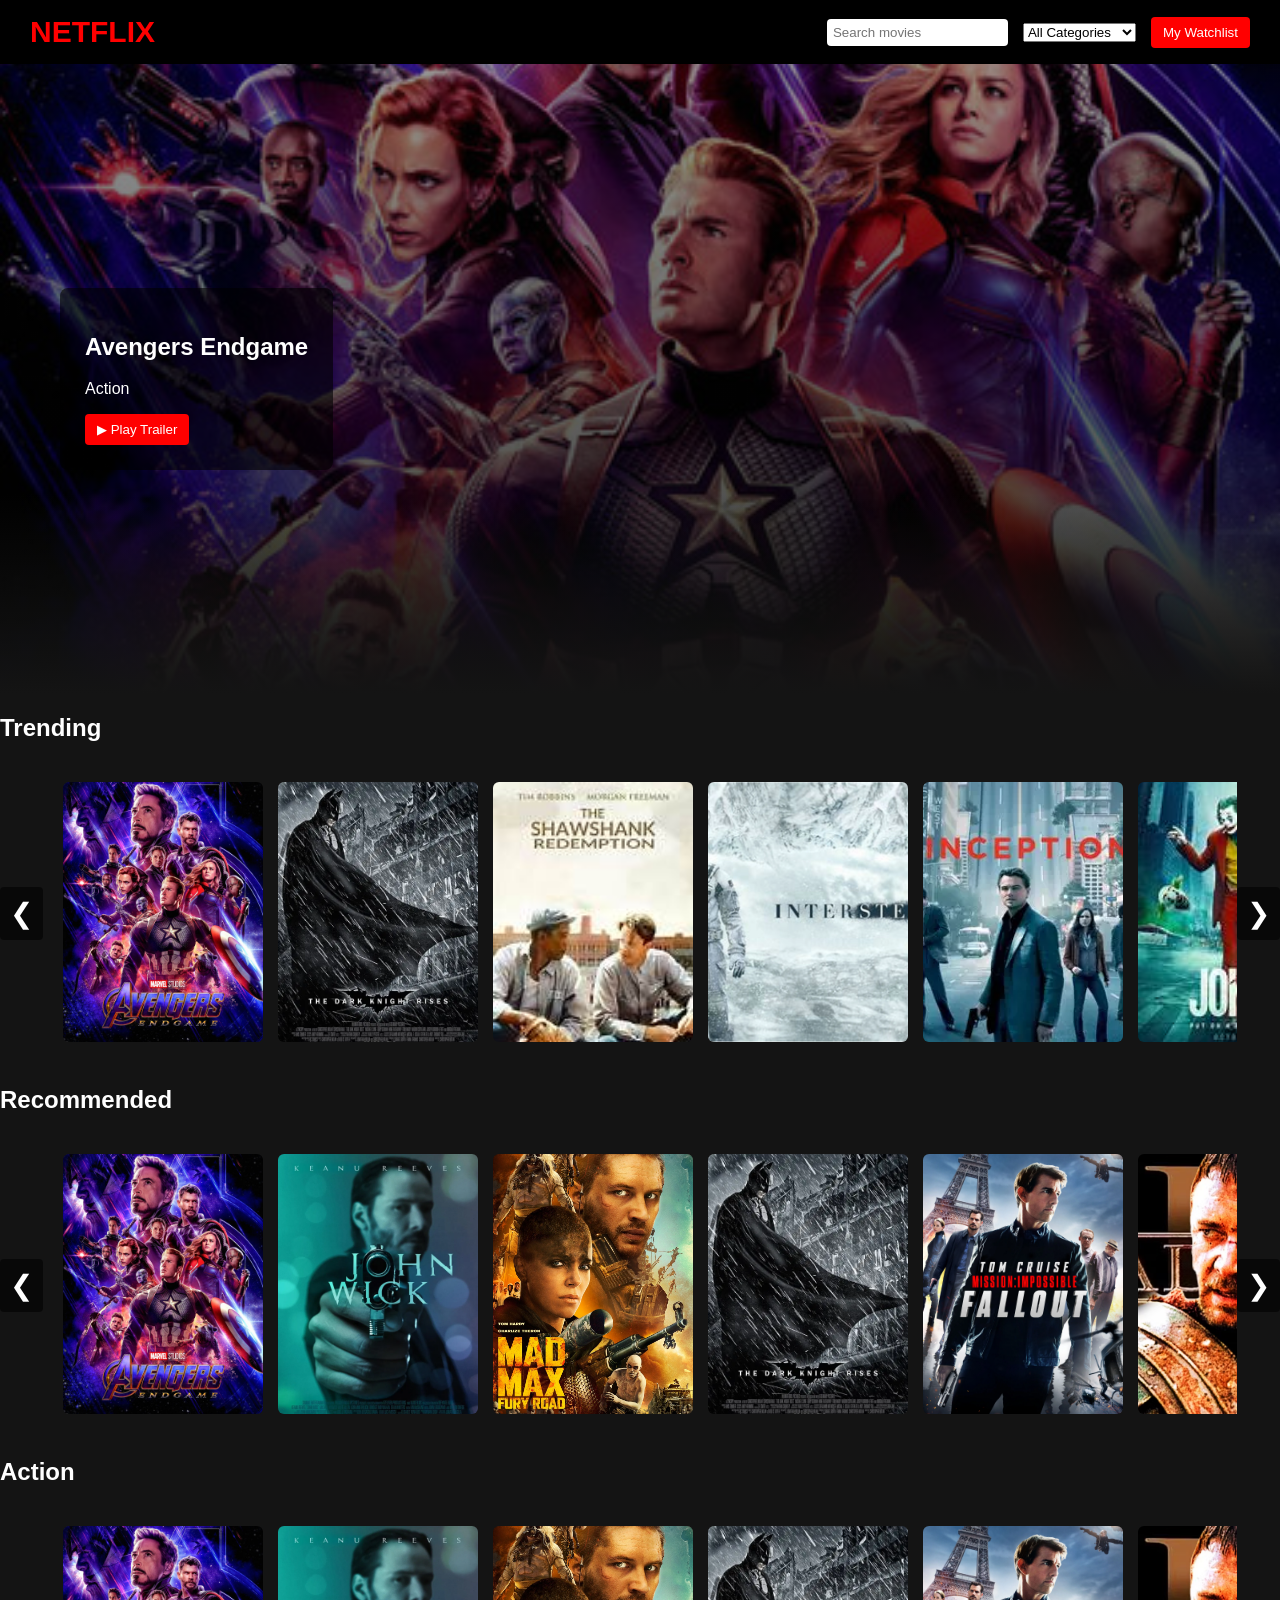
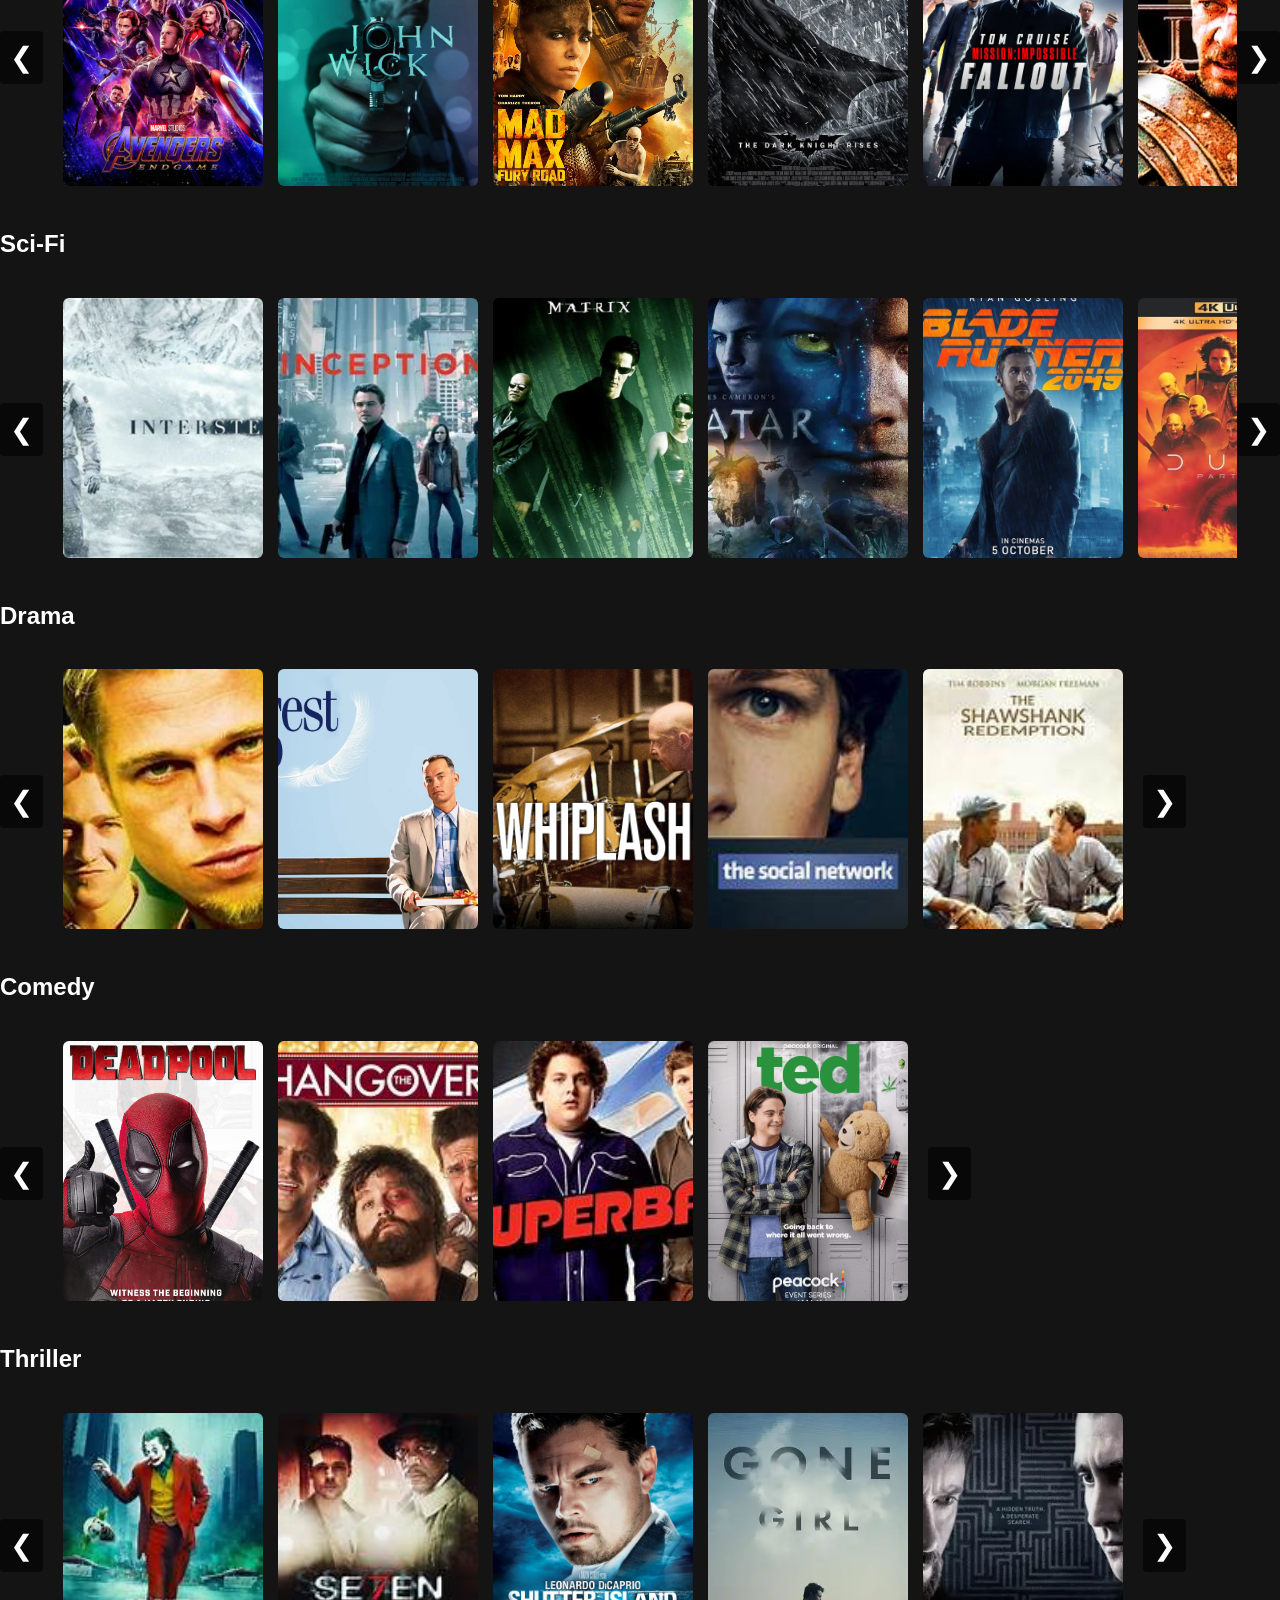
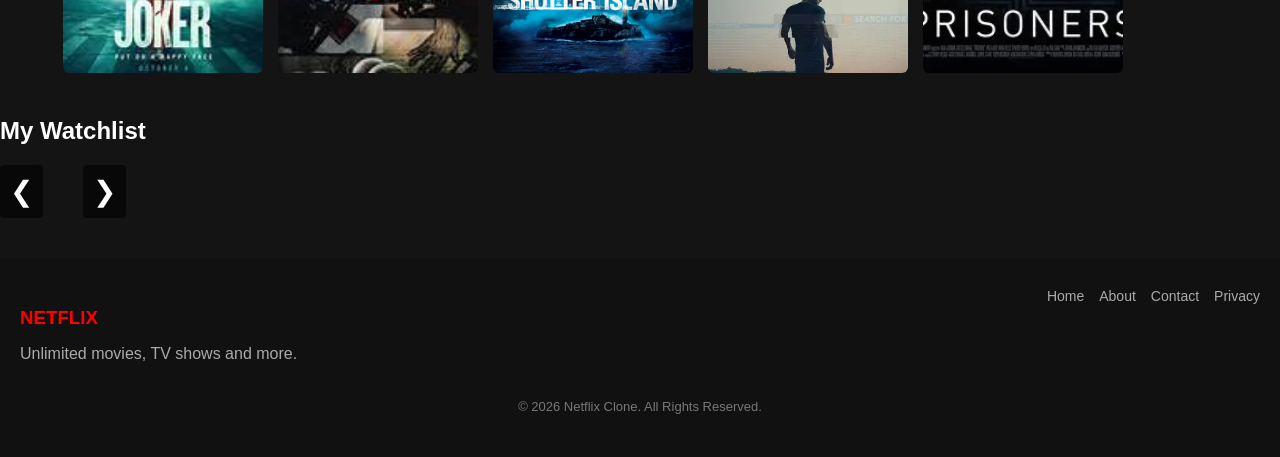
==== index.html @ 65347248 "Fix file names" ====
<!DOCTYPE html>
<html>
<head>

<title>Netflix Clone</title>

<meta name="viewport" content="width=device-width, initial-scale=1">

<link rel="stylesheet" href="style.css">

</head>

<body>


<!-- LOADER -->

<div id="loader">
<div class="spinner"></div>
</div>


<!-- NAVBAR -->

<header class="navbar">

<div class="logo">NETFLIX</div>

<div class="controls">

<div class="searchBox">
<input type="text" id="search" placeholder="Search movies">
<div id="suggestions"></div>
</div>

<select id="categoryFilter">

<option value="All">All Categories</option>
<option value="Trending">Trending</option>
<option value="Recommended">Recommended</option>
<option value="Action">Action</option>
<option value="SciFi">Sci-Fi</option>
<option value="Drama">Drama</option>
<option value="Comedy">Comedy</option>
<option value="Thriller">Thriller</option>
<option value="Watchlist">Watchlist</option>

</select>

<button onclick="showWatchlist()">My Watchlist</button>

</div>

</header>


<!-- HERO SECTION -->

<section class="hero">

<div class="heroContent">

<h1 id="heroTitle"></h1>

<p id="heroCategory"></p>

<button id="heroTrailer">▶ Play Trailer</button>

</div>

</section>


<!-- MOVIE SECTIONS -->

<main id="movieSections">


<!-- TRENDING -->

<div class="categorySection" data-category="Trending">

<h2>Trending</h2>

<div class="carousel">

<button class="left" type="button">❮</button>

<div id="trending" class="row"></div>

<button class="right" type="button">❯</button>

</div>

</div>


<!-- RECOMMENDED -->

<div class="categorySection" data-category="Recommended">

<h2>Recommended</h2>

<div class="carousel">

<button class="left" type="button">❮</button>

<div id="recommended" class="row"></div>

<button class="right" type="button">❯</button>

</div>

</div>


<!-- ACTION -->

<div class="categorySection" data-category="Action">

<h2>Action</h2>

<div class="carousel">

<button class="left" type="button">❮</button>

<div id="Action" class="row"></div>

<button class="right" type="button">❯</button>

</div>

</div>


<!-- SCIFI -->

<div class="categorySection" data-category="SciFi">

<h2>Sci-Fi</h2>

<div class="carousel">

<button class="left" type="button">❮</button>

<div id="SciFi" class="row"></div>

<button class="right" type="button">❯</button>

</div>

</div>


<!-- DRAMA -->

<div class="categorySection" data-category="Drama">

<h2>Drama</h2>

<div class="carousel">

<button class="left" type="button">❮</button>

<div id="Drama" class="row"></div>

<button class="right" type="button">❯</button>

</div>

</div>


<!-- COMEDY -->

<div class="categorySection" data-category="Comedy">

<h2>Comedy</h2>

<div class="carousel">

<button class="left" type="button">❮</button>

<div id="Comedy" class="row"></div>

<button class="right" type="button">❯</button>

</div>

</div>


<!-- THRILLER -->

<div class="categorySection" data-category="Thriller">

<h2>Thriller</h2>

<div class="carousel">

<button class="left" type="button">❮</button>

<div id="Thriller" class="row"></div>

<button class="right" type="button">❯</button>

</div>

</div>


<!-- WATCHLIST -->

<div class="categorySection" data-category="Watchlist">

<h2>My Watchlist</h2>

<div class="carousel">

<button class="left" type="button">❮</button>

<div id="watchlist" class="row"></div>

<button class="right" type="button">❯</button>

</div>

</div>


</main>


<!-- TRAILER MODAL -->

<div id="trailerModal" class="modal">

<span id="close">✖</span>

<iframe id="trailerFrame" allowfullscreen allow="autoplay"></iframe>

</div>


<!-- JS FILES -->

<script src="script.js"></script>
<script src="d.js"></script>

<footer class="footer">

  <div class="footer-content">

    <div class="footer-left">
      <h3>NETFLIX</h3>
      <p>Unlimited movies, TV shows and more.</p>
    </div>

    <div class="footer-links">
      <a href="#">Home</a>
      <a href="#">About</a>
      <a href="#">Contact</a>
      <a href="#">Privacy</a>
    </div>

  </div>

  <p class="footer-bottom">© 2026 Netflix Clone. All Rights Reserved.</p>

</footer>

</body>
</html>
---- style.css ----
/* ======================
   GLOBAL
====================== */

body{
margin:0;
background:#141414;
font-family:Arial, Helvetica, sans-serif;
color:white;
overflow-x:hidden;
}


/* ======================
   NAVBAR
====================== */

.navbar{
display:flex;
justify-content:space-between;
align-items:center;
padding:15px 30px;
background:black;
position:sticky;
top:0;
z-index:100;
}

.logo{
color:red;
font-size:30px;
font-weight:bold;
}

.controls{
display:flex;
align-items:center;
gap:15px;
}

button{
background:red;
border:none;
color:white;
padding:8px 12px;
cursor:pointer;
border-radius:4px;
}


/* ======================
   HERO SECTION
====================== */

.hero{
height:70vh;
width:100%;

background-size:cover;
background-position:center;
background-repeat:no-repeat;

display:flex;
align-items:center;
padding-left:60px;

position:relative;
}

.heroContent{
background:rgba(0,0,0,0.6);
padding:25px;
border-radius:8px;
max-width:400px;
}

.hero::after{
content:"";
position:absolute;
bottom:0;
left:0;
width:100%;
height:200px;

background:linear-gradient(
to top,
#141414,
transparent
);
}


/* ======================
   MOVIE ROWS
====================== */

.row{
display:flex;
overflow-x:auto;
gap:15px;
padding:20px;
scroll-behavior:smooth;
}

.row::-webkit-scrollbar{
display:none;
}


/* ======================
   MOVIE CARD
====================== */

.movie{
position:relative;
cursor:pointer;
transition:0.3s;
min-width:200px;
}

.movie img{
width:200px;
height:260px;
object-fit:cover;
border-radius:6px;
}

.movie:hover{
transform:scale(1.1);
z-index:10;
}


/* ======================
   HOVER CARD
====================== */

.hoverCard{
position:absolute;
bottom:0;
background:rgba(0,0,0,0.9);
width:100%;
padding:10px;
opacity:0;
transition:0.3s;
font-size:12px;
border-radius:0 0 6px 6px;
}

.movie:hover .hoverCard{
opacity:1;
}

.hoverCard h4{
margin:0;
font-size:14px;
}

.hoverCard p{
margin:5px 0;
}


/* ======================
   PREVIEW VIDEO
====================== */

.previewVideo{
position:absolute;
top:0;
left:0;
width:200px;
height:260px;
object-fit:cover;
display:none;
border-radius:6px;
}

.movie:hover img{
display:none;
}

.movie:hover .previewVideo{
display:block;
}


/* ======================
   CAROUSEL
====================== */

.carousel{
position:relative;
display:flex;
align-items:center;
}

.left,
.right{
background:rgba(0,0,0,0.6);
border:none;
color:white;
font-size:28px;
cursor:pointer;
padding:10px;
position:relative;
z-index:5;
}


/* ======================
   SEARCH
====================== */

.searchBox{
position:relative;
}

#search{
padding:6px;
border-radius:4px;
border:none;
}

#suggestions{
position:absolute;
background:black;
width:200px;
z-index:10;
}

#suggestions div{
padding:8px;
cursor:pointer;
}

#suggestions div:hover{
background:#333;
}


/* ======================
   TRAILER MODAL
====================== */

.modal{
display:none;
position:fixed;
top:0;
left:0;
width:100%;
height:100%;
background:rgba(0,0,0,0.9);
justify-content:center;
align-items:center;
}

.modal iframe{
width:70%;
height:70%;
border:none;
}

#close{
position:absolute;
top:30px;
right:50px;
font-size:40px;
cursor:pointer;
}


/* ======================
   LOADER
====================== */

#loader{
position:fixed;
top:0;
left:0;
width:100%;
height:100%;
background:black;
display:flex;
justify-content:center;
align-items:center;
z-index:999;
}

.spinner{
width:60px;
height:60px;
border:6px solid #333;
border-top:6px solid red;
border-radius:50%;
animation:spin 1s linear infinite;
}

@keyframes spin{
0%{transform:rotate(0deg)}
100%{transform:rotate(360deg)}
}


/* ======================
   CATEGORY SECTION
====================== */

.categorySection{
margin-bottom:20px;
}

/* ================= FOOTER ================= */

.footer{
  background:#111;
  color:#aaa;
  padding:30px 20px;
  margin-top:40px;
}

.footer-content{
  display:flex;
  justify-content:space-between;
  flex-wrap:wrap;
  gap:20px;
}

.footer-left h3{
  color:red;
  margin-bottom:10px;
}

.footer-links{
  display:flex;
  gap:15px;
  flex-wrap:wrap;
}

.footer-links a{
  color:#aaa;
  text-decoration:none;
  font-size:14px;
}

.footer-links a:hover{
  color:white;
}

.footer-bottom{
  text-align:center;
  margin-top:20px;
  font-size:13px;
  color:#777;
}
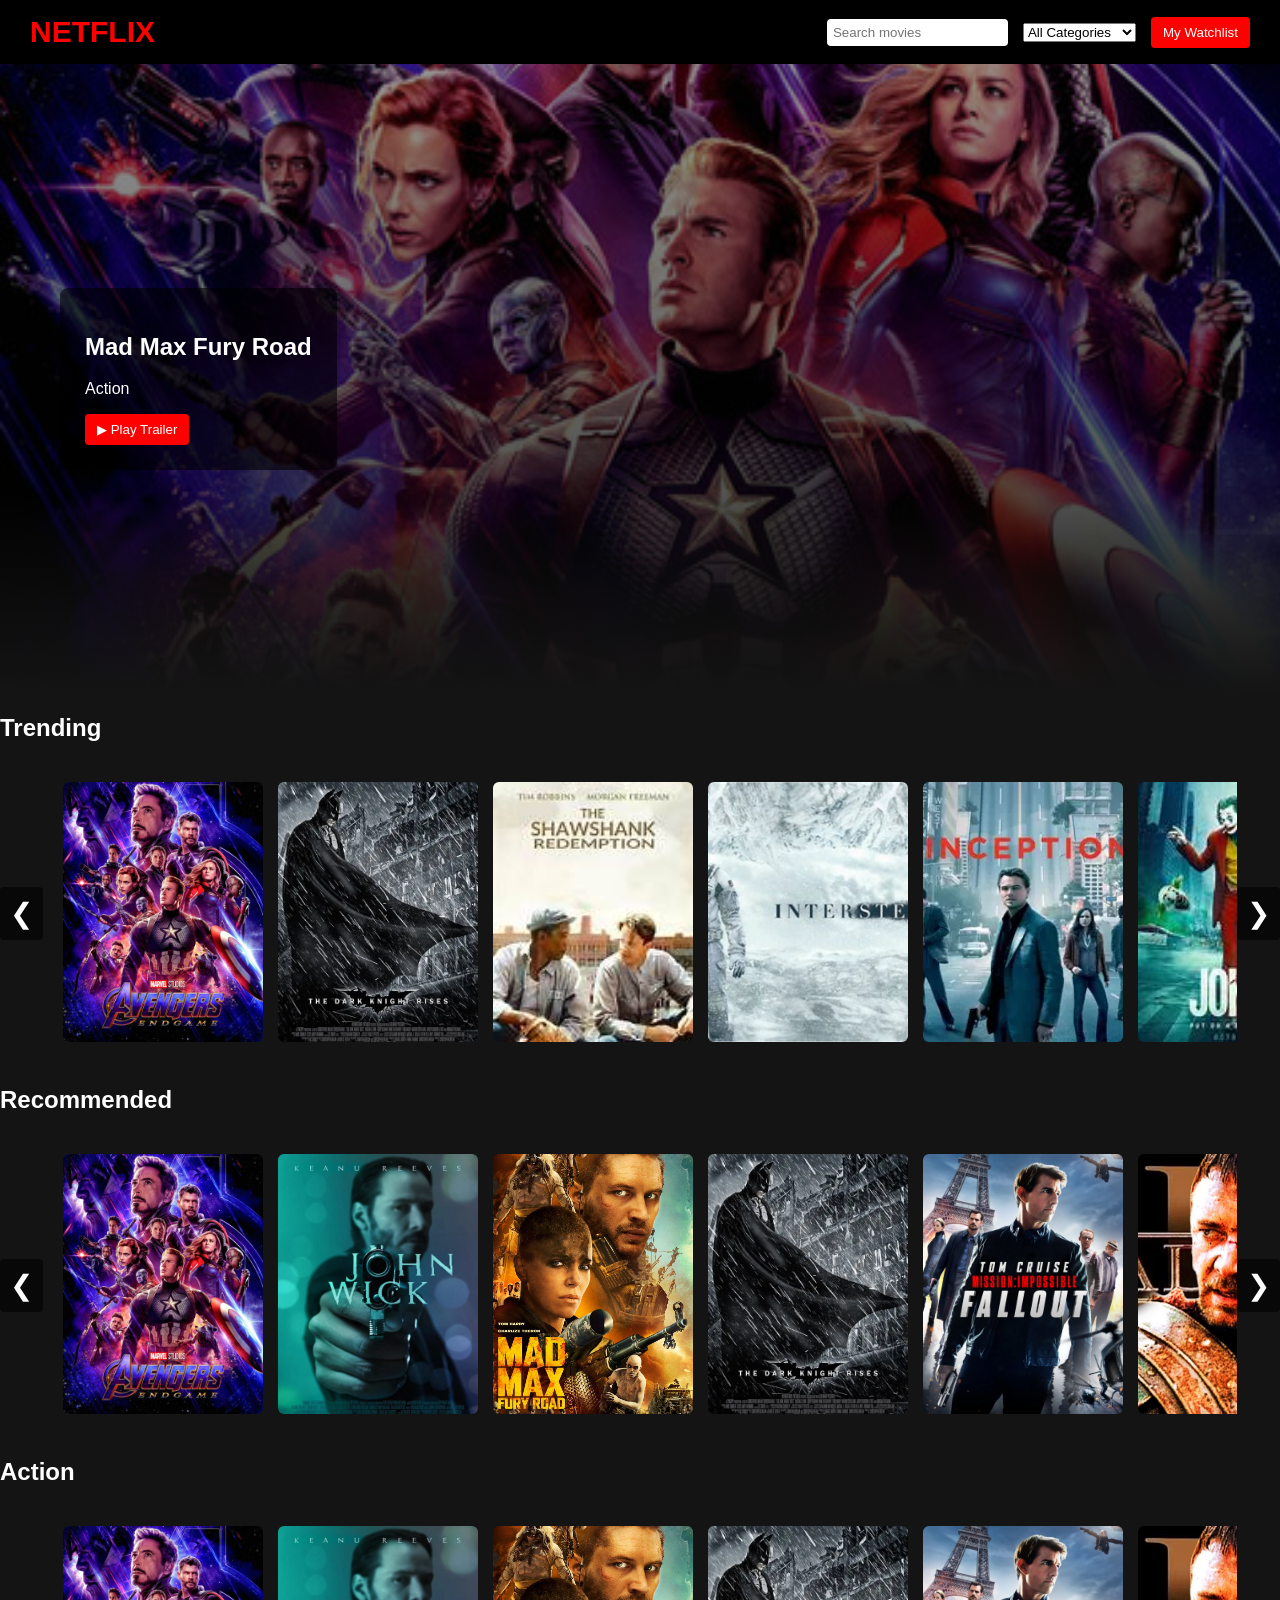
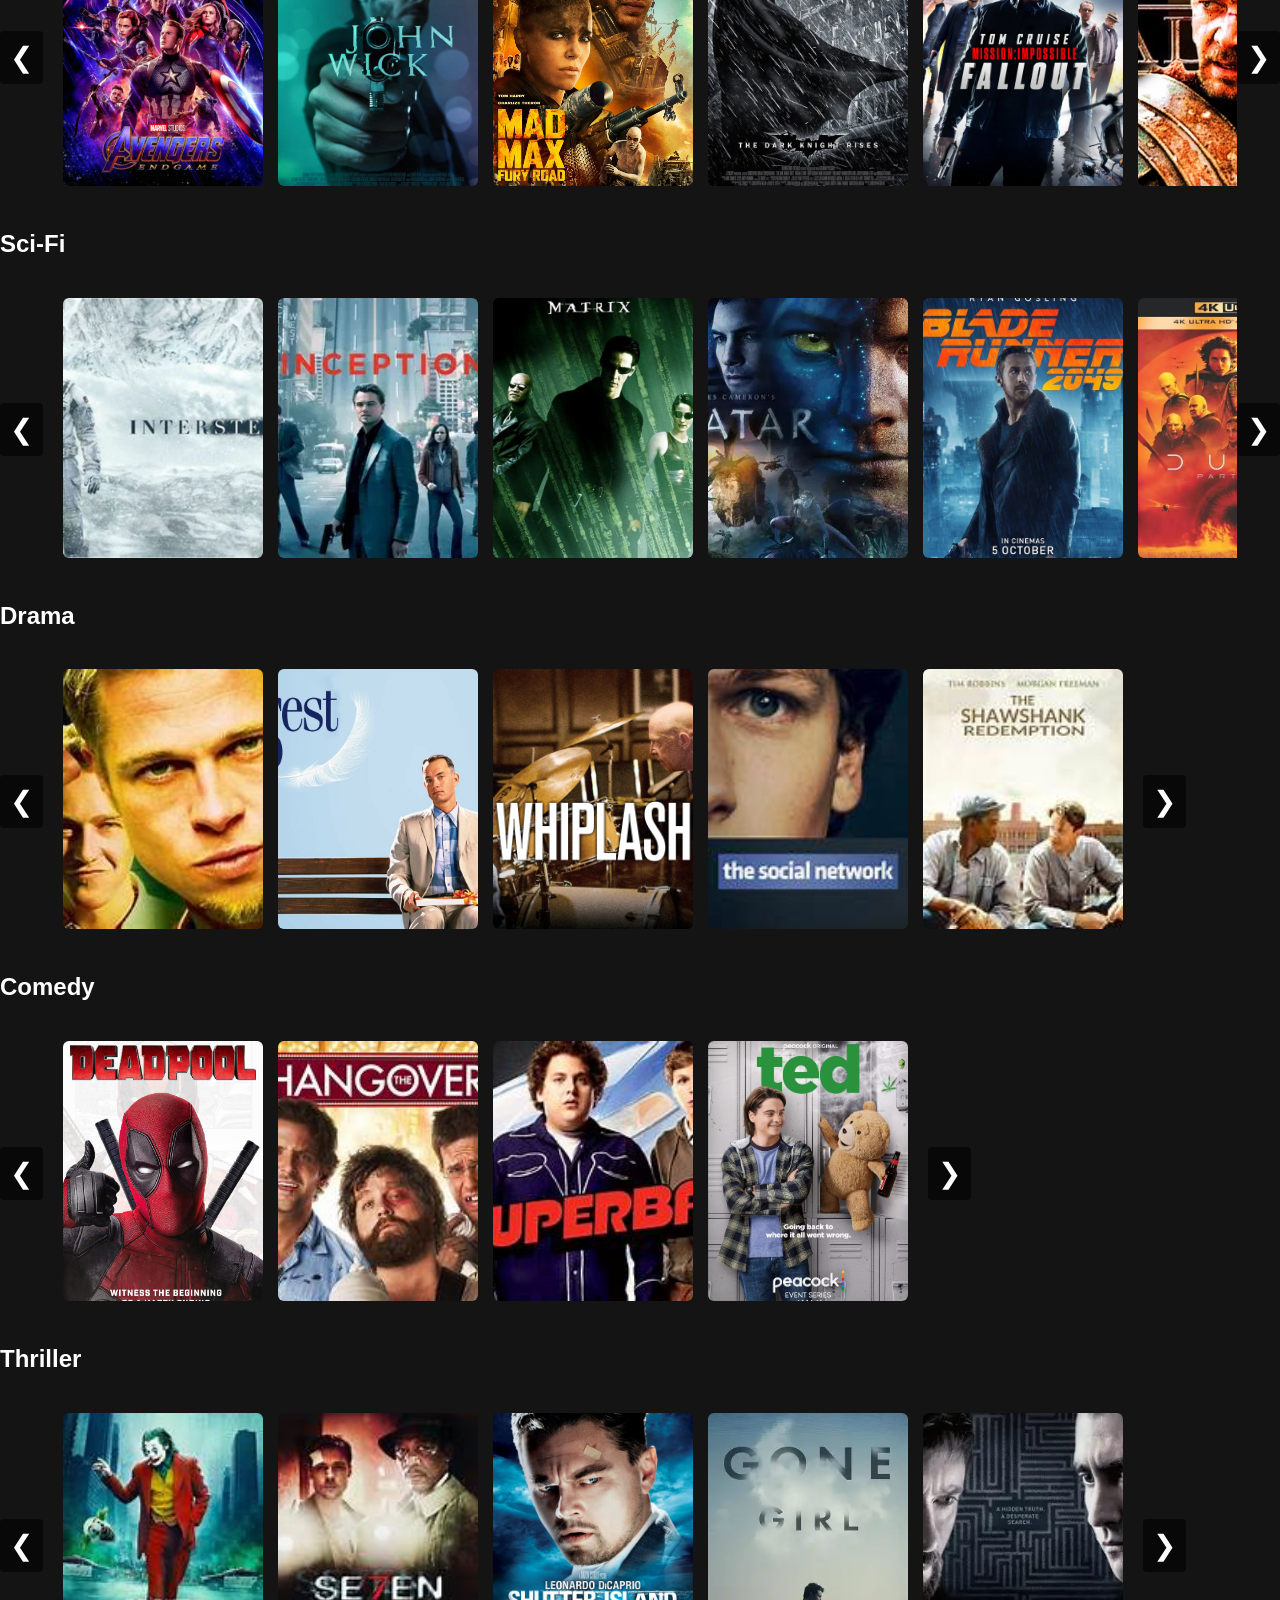
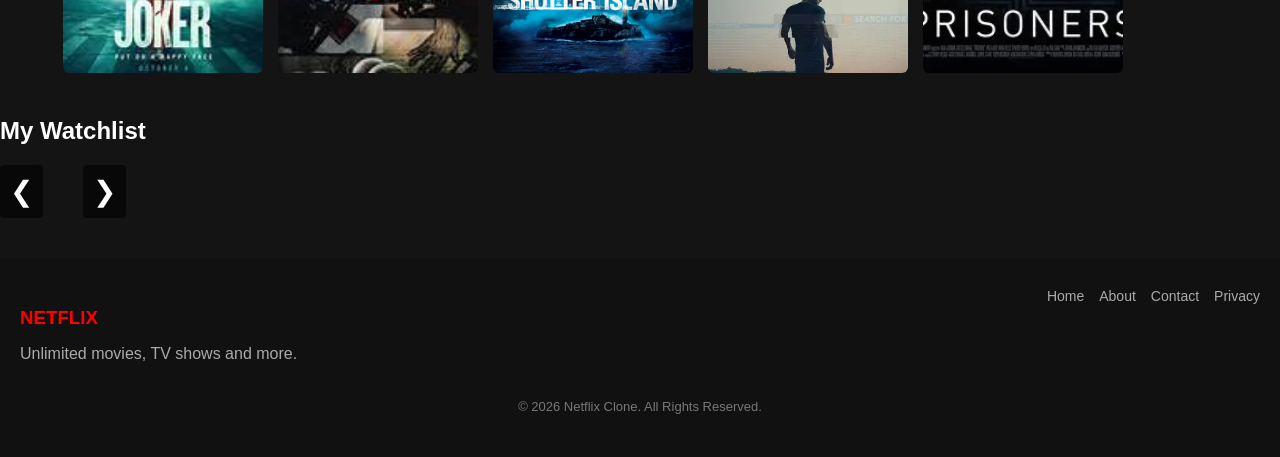
==== commit aecea381: "Update Netflix Clone with intro animation" ====
--- a/index.html
+++ b/index.html
@@ -1,273 +1,196 @@
 <!DOCTYPE html>
-<html>
+<html lang="en" >
 <head>
-
-<title>Netflix Clone</title>
-
-<meta name="viewport" content="width=device-width, initial-scale=1">
-
-<link rel="stylesheet" href="style.css">
+  <meta charset="UTF-8">
+  <title>Netflix Intro Animation Pure CSS</title>
+  <link rel="stylesheet" href="style58.css">
 
 </head>
-
 <body>
 
-
-<!-- LOADER -->
-
-<div id="loader">
-<div class="spinner"></div>
+<div id="container">
+<!-- Edit the letter attr to: N, E, T, F, L, I or X -->
+   <netflixintro letter="N">
+    <div class="helper-1">
+      <div class="effect-brush">
+        <span class="fur-31"></span>
+        <span class="fur-30"></span>
+        <span class="fur-29"></span>
+        <span class="fur-28"></span>
+        <span class="fur-27"></span>
+        <span class="fur-26"></span>
+        <span class="fur-25"></span>
+        <span class="fur-24"></span>
+        <span class="fur-23"></span>
+        <span class="fur-22"></span>
+        <span class="fur-21"></span>
+        <span class="fur-20"></span>
+        <span class="fur-19"></span>
+        <span class="fur-18"></span>
+        <span class="fur-17"></span>
+        <span class="fur-16"></span>
+        <span class="fur-15"></span>
+        <span class="fur-14"></span>
+        <span class="fur-13"></span>
+        <span class="fur-12"></span>
+        <span class="fur-11"></span>
+        <span class="fur-10"></span>
+        <span class="fur-9"></span>
+        <span class="fur-8"></span>
+        <span class="fur-7"></span>
+        <span class="fur-6"></span>
+        <span class="fur-5"></span>
+        <span class="fur-4"></span>
+        <span class="fur-3"></span>
+        <span class="fur-2"></span>
+        <span class="fur-1"></span>
+      </div>
+      <div class="effect-lumieres">
+        <span class="lamp-1"></span>
+        <span class="lamp-2"></span>
+        <span class="lamp-3"></span>
+        <span class="lamp-4"></span>
+        <span class="lamp-5"></span>
+        <span class="lamp-6"></span>
+        <span class="lamp-7"></span>
+        <span class="lamp-8"></span>
+        <span class="lamp-9"></span>
+        <span class="lamp-10"></span>
+        <span class="lamp-11"></span>
+        <span class="lamp-12"></span>
+        <span class="lamp-13"></span>
+        <span class="lamp-14"></span>
+        <span class="lamp-15"></span>
+        <span class="lamp-16"></span>
+        <span class="lamp-17"></span>
+        <span class="lamp-18"></span>
+        <span class="lamp-19"></span>
+        <span class="lamp-20"></span>
+        <span class="lamp-21"></span>
+        <span class="lamp-22"></span>
+        <span class="lamp-23"></span>
+        <span class="lamp-24"></span>
+        <span class="lamp-25"></span>
+        <span class="lamp-26"></span>
+        <span class="lamp-27"></span>
+        <span class="lamp-28"></span>
+      </div>
+    </div>
+    <div class="helper-2">
+      <div class="effect-brush">
+        <span class="fur-31"></span>
+        <span class="fur-30"></span>
+        <span class="fur-29"></span>
+        <span class="fur-28"></span>
+        <span class="fur-27"></span>
+        <span class="fur-26"></span>
+        <span class="fur-25"></span>
+        <span class="fur-24"></span>
+        <span class="fur-23"></span>
+        <span class="fur-22"></span>
+        <span class="fur-21"></span>
+        <span class="fur-20"></span>
+        <span class="fur-19"></span>
+        <span class="fur-18"></span>
+        <span class="fur-17"></span>
+        <span class="fur-16"></span>
+        <span class="fur-15"></span>
+        <span class="fur-14"></span>
+        <span class="fur-13"></span>
+        <span class="fur-12"></span>
+        <span class="fur-11"></span>
+        <span class="fur-10"></span>
+        <span class="fur-9"></span>
+        <span class="fur-8"></span>
+        <span class="fur-7"></span>
+        <span class="fur-6"></span>
+        <span class="fur-5"></span>
+        <span class="fur-4"></span>
+        <span class="fur-3"></span>
+        <span class="fur-2"></span>
+        <span class="fur-1"></span>
+      </div>
+    </div>
+    <div class="helper-3">
+      <div class="effect-brush">
+        <span class="fur-31"></span>
+        <span class="fur-30"></span>
+        <span class="fur-29"></span>
+        <span class="fur-28"></span>
+        <span class="fur-27"></span>
+        <span class="fur-26"></span>
+        <span class="fur-25"></span>
+        <span class="fur-24"></span>
+        <span class="fur-23"></span>
+        <span class="fur-22"></span>
+        <span class="fur-21"></span>
+        <span class="fur-20"></span>
+        <span class="fur-19"></span>
+        <span class="fur-18"></span>
+        <span class="fur-17"></span>
+        <span class="fur-16"></span>
+        <span class="fur-15"></span>
+        <span class="fur-14"></span>
+        <span class="fur-13"></span>
+        <span class="fur-12"></span>
+        <span class="fur-11"></span>
+        <span class="fur-10"></span>
+        <span class="fur-9"></span>
+        <span class="fur-8"></span>
+        <span class="fur-7"></span>
+        <span class="fur-6"></span>
+        <span class="fur-5"></span>
+        <span class="fur-4"></span>
+        <span class="fur-3"></span>
+        <span class="fur-2"></span>
+        <span class="fur-1"></span>
+      </div>
+    </div>
+    <div class="helper-4">
+      <div class="effect-brush">
+        <span class="fur-31"></span>
+        <span class="fur-30"></span>
+        <span class="fur-29"></span>
+        <span class="fur-28"></span>
+        <span class="fur-27"></span>
+        <span class="fur-26"></span>
+        <span class="fur-25"></span>
+        <span class="fur-24"></span>
+        <span class="fur-23"></span>
+        <span class="fur-22"></span>
+        <span class="fur-21"></span>
+        <span class="fur-20"></span>
+        <span class="fur-19"></span>
+        <span class="fur-18"></span>
+        <span class="fur-17"></span>
+        <span class="fur-16"></span>
+        <span class="fur-15"></span>
+        <span class="fur-14"></span>
+        <span class="fur-13"></span>
+        <span class="fur-12"></span>
+        <span class="fur-11"></span>
+        <span class="fur-10"></span>
+        <span class="fur-9"></span>
+        <span class="fur-8"></span>
+        <span class="fur-7"></span>
+        <span class="fur-6"></span>
+        <span class="fur-5"></span>
+        <span class="fur-4"></span>
+        <span class="fur-3"></span>
+        <span class="fur-2"></span>
+        <span class="fur-1"></span>
+      </div>
+    </div>
+  </netflixintro>
 </div>
 
-
-<!-- NAVBAR -->
-
-<header class="navbar">
-
-<div class="logo">NETFLIX</div>
-
-<div class="controls">
-
-<div class="searchBox">
-<input type="text" id="search" placeholder="Search movies">
-<div id="suggestions"></div>
-</div>
-
-<select id="categoryFilter">
-
-<option value="All">All Categories</option>
-<option value="Trending">Trending</option>
-<option value="Recommended">Recommended</option>
-<option value="Action">Action</option>
-<option value="SciFi">Sci-Fi</option>
-<option value="Drama">Drama</option>
-<option value="Comedy">Comedy</option>
-<option value="Thriller">Thriller</option>
-<option value="Watchlist">Watchlist</option>
-
-</select>
-
-<button onclick="showWatchlist()">My Watchlist</button>
-
-</div>
-
-</header>
-
-
-<!-- HERO SECTION -->
-
-<section class="hero">
-
-<div class="heroContent">
-
-<h1 id="heroTitle"></h1>
-
-<p id="heroCategory"></p>
-
-<button id="heroTrailer">▶ Play Trailer</button>
-
-</div>
-
-</section>
-
-
-<!-- MOVIE SECTIONS -->
-
-<main id="movieSections">
-
-
-<!-- TRENDING -->
-
-<div class="categorySection" data-category="Trending">
-
-<h2>Trending</h2>
-
-<div class="carousel">
-
-<button class="left" type="button">❮</button>
-
-<div id="trending" class="row"></div>
-
-<button class="right" type="button">❯</button>
-
-</div>
-
-</div>
-
-
-<!-- RECOMMENDED -->
-
-<div class="categorySection" data-category="Recommended">
-
-<h2>Recommended</h2>
-
-<div class="carousel">
-
-<button class="left" type="button">❮</button>
-
-<div id="recommended" class="row"></div>
-
-<button class="right" type="button">❯</button>
-
-</div>
-
-</div>
-
-
-<!-- ACTION -->
-
-<div class="categorySection" data-category="Action">
-
-<h2>Action</h2>
-
-<div class="carousel">
-
-<button class="left" type="button">❮</button>
-
-<div id="Action" class="row"></div>
-
-<button class="right" type="button">❯</button>
-
-</div>
-
-</div>
-
-
-<!-- SCIFI -->
-
-<div class="categorySection" data-category="SciFi">
-
-<h2>Sci-Fi</h2>
-
-<div class="carousel">
-
-<button class="left" type="button">❮</button>
-
-<div id="SciFi" class="row"></div>
-
-<button class="right" type="button">❯</button>
-
-</div>
-
-</div>
-
-
-<!-- DRAMA -->
-
-<div class="categorySection" data-category="Drama">
-
-<h2>Drama</h2>
-
-<div class="carousel">
-
-<button class="left" type="button">❮</button>
-
-<div id="Drama" class="row"></div>
-
-<button class="right" type="button">❯</button>
-
-</div>
-
-</div>
-
-
-<!-- COMEDY -->
-
-<div class="categorySection" data-category="Comedy">
-
-<h2>Comedy</h2>
-
-<div class="carousel">
-
-<button class="left" type="button">❮</button>
-
-<div id="Comedy" class="row"></div>
-
-<button class="right" type="button">❯</button>
-
-</div>
-
-</div>
-
-
-<!-- THRILLER -->
-
-<div class="categorySection" data-category="Thriller">
-
-<h2>Thriller</h2>
-
-<div class="carousel">
-
-<button class="left" type="button">❮</button>
-
-<div id="Thriller" class="row"></div>
-
-<button class="right" type="button">❯</button>
-
-</div>
-
-</div>
-
-
-<!-- WATCHLIST -->
-
-<div class="categorySection" data-category="Watchlist">
-
-<h2>My Watchlist</h2>
-
-<div class="carousel">
-
-<button class="left" type="button">❮</button>
-
-<div id="watchlist" class="row"></div>
-
-<button class="right" type="button">❯</button>
-
-</div>
-
-</div>
-
-
-</main>
-
-
-<!-- TRAILER MODAL -->
-
-<div id="trailerModal" class="modal">
-
-<span id="close">✖</span>
-
-<iframe id="trailerFrame" allowfullscreen allow="autoplay"></iframe>
-
-</div>
-
-
-<!-- JS FILES -->
-
-<script src="script.js"></script>
-<script src="d.js"></script>
-
-<footer class="footer">
-
-  <div class="footer-content">
-
-    <div class="footer-left">
-      <h3>NETFLIX</h3>
-      <p>Unlimited movies, TV shows and more.</p>
-    </div>
-
-    <div class="footer-links">
-      <a href="#">Home</a>
-      <a href="#">About</a>
-      <a href="#">Contact</a>
-      <a href="#">Privacy</a>
-    </div>
-
-  </div>
-
-  <p class="footer-bottom">© 2026 Netflix Clone. All Rights Reserved.</p>
-
-</footer>
+<script>
+window.onload = function () {
+    setTimeout(function () {
+        window.location.href = "home.html";
+    }, 4500);
+};
+</script>
 
 </body>
 </html>
--- a/style58.css
+++ b/style58.css
@@ -0,0 +1,999 @@
+html,
+body {
+  margin: 0;
+  padding: 0;
+  width: 100%;
+  height: 100%;
+}
+
+#container {
+  display: flex;
+  flex-direction: column;
+  justify-content: center;
+  align-items: center;
+  width: 100%;
+  height: 100%;
+  background-color: #000000;
+  overflow: hidden;
+}
+#container netflixintro {
+  display: block;
+  position: relative;
+  width: 300px;
+  height: 300px;
+  overflow: hidden;
+  animation-name: zoom-in;
+  animation-delay: 0.5s;
+  animation-duration: 3.5s;
+  animation-timing-function: ease-in;
+  animation-fill-mode: forwards;
+  background-size: 4000px;
+  background-position: -1950px 0;
+}
+#container netflixintro::before {
+  content: "";
+  position: absolute;
+  display: block;
+  background-color: #000000;
+  width: 150%;
+  height: 30%;
+  left: -25%;
+  bottom: -27%;
+  border-radius: 50%;
+  z-index: 5;
+  transform-origin: left center;
+  background-size: 4000px;
+  background-position: -1950px 0;
+}
+#container netflixintro[letter=N] {
+  transform-origin: 30% center;
+}
+#container netflixintro[letter=N] .helper-1 {
+  width: 19.5%;
+  height: 100%;
+  background-color: rgba(228, 9, 19, 0.5);
+  left: 22.4%;
+  top: 0;
+  transform: rotate(180deg);
+  animation-name: fading-lumieres-box;
+  animation-duration: 2s;
+  animation-delay: 0.6s;
+  animation-fill-mode: forwards;
+}
+#container netflixintro[letter=N] .helper-1 .effect-brush {
+  animation-name: brush-moving;
+  animation-duration: 2.5s;
+  animation-fill-mode: forwards;
+  animation-delay: 1.2s;
+}
+#container netflixintro[letter=N] .helper-1 .effect-brush [class*=fur-] {
+  bottom: 0;
+  height: 40%;
+}
+#container netflixintro[letter=N] .helper-3 {
+  width: 19%;
+  height: 150%;
+  left: 40.5%;
+  top: -25%;
+  transform: rotate(-19.5deg);
+  box-shadow: 0px 0px 35px -12px rgba(0, 0, 0, 0.4);
+  overflow: hidden;
+}
+#container netflixintro[letter=N] .helper-3 .effect-brush {
+  animation-name: brush-moving;
+  animation-duration: 2s;
+  animation-fill-mode: forwards;
+  animation-delay: 0.8s;
+}
+#container netflixintro[letter=N] .helper-2 {
+  width: 19.5%;
+  height: 100%;
+  left: 57.8%;
+  top: 0;
+  transform: rotate(180deg);
+  overflow: hidden;
+}
+#container netflixintro[letter=N] .helper-2 .effect-brush {
+  animation-name: brush-moving;
+  animation-duration: 2s;
+  animation-fill-mode: forwards;
+  animation-delay: 0.5s;
+}
+#container netflixintro[letter=E] {
+  transform-origin: 30% center;
+}
+#container netflixintro[letter=E] .helper-1 {
+  width: 19.5%;
+  height: 100%;
+  background-color: rgba(228, 9, 19, 0.5);
+  left: 22%;
+  top: 0;
+  transform: rotate(180deg);
+  animation-name: fading-lumieres-box;
+  animation-duration: 2s;
+  animation-delay: 0.6s;
+  animation-fill-mode: forwards;
+}
+#container netflixintro[letter=E] .helper-1 .effect-brush {
+  animation-name: brush-moving;
+  animation-duration: 2.5s;
+  animation-fill-mode: forwards;
+  animation-delay: 1.2s;
+}
+#container netflixintro[letter=E] .helper-1 .effect-brush [class*=fur-] {
+  bottom: 0;
+  height: 40%;
+}
+#container netflixintro[letter=E] .helper-2 {
+  width: 17.5%;
+  height: 50%;
+  left: 38%;
+  top: -49px;
+  transform: rotate(270deg);
+  overflow: hidden;
+}
+#container netflixintro[letter=E] .helper-2 .effect-brush {
+  animation-name: brush-moving;
+  animation-duration: 2s;
+  animation-fill-mode: forwards;
+  animation-delay: 0.8s;
+}
+#container netflixintro[letter=E] .helper-3 {
+  width: 17%;
+  height: 39%;
+  left: 33%;
+  top: 29%;
+  transform: rotate(-90deg);
+  box-shadow: 0px 0px 35px -12px rgba(0, 0, 0, 0.4);
+  overflow: hidden;
+  animation-name: fading-out;
+  animation-duration: 2s;
+  animation-fill-mode: forwards;
+  animation-delay: 1s;
+}
+#container netflixintro[letter=E] .helper-3 .effect-brush {
+  animation-name: brush-moving;
+  animation-duration: 2s;
+  animation-fill-mode: forwards;
+  animation-delay: 0.6s;
+}
+#container netflixintro[letter=E] .helper-4 {
+  width: 17.5%;
+  height: 50%;
+  left: 38%;
+  top: 196px;
+  transform: rotate(270deg);
+  overflow: hidden;
+}
+#container netflixintro[letter=E] .helper-4 .effect-brush {
+  animation-name: brush-moving;
+  animation-duration: 2s;
+  animation-fill-mode: forwards;
+  animation-delay: 0.4s;
+  animation-delay: 0.5s;
+}
+#container netflixintro[letter=T] {
+  transform-origin: center center;
+}
+#container netflixintro[letter=T] .helper-1 {
+  width: 19.5%;
+  height: 100%;
+  background-color: rgba(228, 9, 19, 0.5);
+  left: 38%;
+  top: 0;
+  transform: rotate(180deg);
+  animation-name: fading-lumieres-box;
+  animation-duration: 2s;
+  animation-delay: 0.6s;
+  animation-fill-mode: forwards;
+}
+#container netflixintro[letter=T] .helper-1 .effect-brush {
+  animation-name: brush-moving;
+  animation-duration: 2.5s;
+  animation-fill-mode: forwards;
+  animation-delay: 1s;
+}
+#container netflixintro[letter=T] .helper-1 .effect-brush [class*=fur-] {
+  bottom: 0;
+  height: 40%;
+}
+#container netflixintro[letter=T] .helper-2 {
+  width: 17.5%;
+  height: 54%;
+  left: 39%;
+  top: -55px;
+  transform: rotate(270deg);
+  overflow: hidden;
+}
+#container netflixintro[letter=T] .helper-2 .effect-brush {
+  animation-name: brush-moving;
+  animation-duration: 2s;
+  animation-fill-mode: forwards;
+  animation-delay: 0.5s;
+}
+#container netflixintro[letter=F] {
+  transform-origin: 30% center;
+}
+#container netflixintro[letter=F] .helper-1 {
+  width: 19.5%;
+  height: 100%;
+  background-color: rgba(228, 9, 19, 0.5);
+  left: 22%;
+  top: 0;
+  transform: rotate(180deg);
+  animation-name: fading-lumieres-box;
+  animation-duration: 2s;
+  animation-delay: 0.6s;
+  animation-fill-mode: forwards;
+}
+#container netflixintro[letter=F] .helper-1 .effect-brush {
+  animation-name: brush-moving;
+  animation-duration: 2.5s;
+  animation-fill-mode: forwards;
+  animation-delay: 1.2s;
+}
+#container netflixintro[letter=F] .helper-1 .effect-brush [class*=fur-] {
+  bottom: 0;
+  height: 40%;
+}
+#container netflixintro[letter=F] .helper-2 {
+  width: 17.5%;
+  height: 50%;
+  left: 38%;
+  top: -49px;
+  transform: rotate(270deg);
+  overflow: hidden;
+}
+#container netflixintro[letter=F] .helper-2 .effect-brush {
+  animation-name: brush-moving;
+  animation-duration: 2s;
+  animation-fill-mode: forwards;
+  animation-delay: 0.7s;
+}
+#container netflixintro[letter=F] .helper-3 {
+  width: 17%;
+  height: 39%;
+  left: 33%;
+  top: 29%;
+  transform: rotate(-90deg);
+  box-shadow: 0px 0px 35px -12px rgba(0, 0, 0, 0.4);
+  overflow: hidden;
+  animation-name: fading-out;
+  animation-duration: 2s;
+  animation-fill-mode: forwards;
+  animation-delay: 1s;
+}
+#container netflixintro[letter=F] .helper-3 .effect-brush {
+  animation-name: brush-moving;
+  animation-duration: 2s;
+  animation-fill-mode: forwards;
+  animation-delay: 0.5s;
+}
+#container netflixintro[letter=L] {
+  transform-origin: 30% center;
+}
+#container netflixintro[letter=L] .helper-1 {
+  width: 19.5%;
+  height: 100%;
+  background-color: rgba(228, 9, 19, 0.5);
+  left: 22%;
+  top: 0;
+  transform: rotate(180deg);
+  animation-name: fading-lumieres-box;
+  animation-duration: 2s;
+  animation-delay: 0.6s;
+  animation-fill-mode: forwards;
+}
+#container netflixintro[letter=L] .helper-1 .effect-brush {
+  animation-name: brush-moving;
+  animation-duration: 2.5s;
+  animation-fill-mode: forwards;
+  animation-delay: 0.8s;
+}
+#container netflixintro[letter=L] .helper-1 .effect-brush [class*=fur-] {
+  bottom: 0;
+  height: 40%;
+}
+#container netflixintro[letter=L] .helper-2 {
+  width: 17.5%;
+  height: 50%;
+  left: 38%;
+  top: 196px;
+  transform: rotate(270deg);
+  overflow: hidden;
+}
+#container netflixintro[letter=L] .helper-2 .effect-brush {
+  animation-name: brush-moving;
+  animation-duration: 2s;
+  animation-fill-mode: forwards;
+  animation-delay: 0.4s;
+}
+#container netflixintro[letter=I] {
+  transform-origin: center center;
+}
+#container netflixintro[letter=I] .helper-1 {
+  width: 19.5%;
+  height: 100%;
+  background-color: rgba(228, 9, 19, 0.5);
+  left: 38%;
+  top: 0;
+  transform: rotate(180deg);
+  animation-name: fading-lumieres-box;
+  animation-duration: 2s;
+  animation-delay: 0.6s;
+  animation-fill-mode: forwards;
+}
+#container netflixintro[letter=I] .helper-1 .effect-brush {
+  animation-name: brush-moving;
+  animation-duration: 2.5s;
+  animation-fill-mode: forwards;
+  animation-delay: 1s;
+}
+#container netflixintro[letter=I] .helper-1 .effect-brush [class*=fur-] {
+  bottom: 0;
+  height: 40%;
+}
+#container netflixintro[letter=X] {
+  transform-origin: center center;
+}
+#container netflixintro[letter=X] .helper-1 {
+  width: 19%;
+  height: 150%;
+  left: 40.5%;
+  top: -25%;
+  transform: rotate(-19.5deg);
+  animation-name: fading-lumieres-box;
+  animation-duration: 2s;
+  animation-delay: 0.6s;
+  animation-fill-mode: forwards;
+}
+#container netflixintro[letter=X] .helper-1 .effect-brush {
+  animation-name: brush-moving;
+  animation-duration: 2.5s;
+  animation-fill-mode: forwards;
+  animation-delay: 1.2s;
+}
+#container netflixintro[letter=X] .helper-1 .effect-brush [class*=fur-] {
+  bottom: 0;
+  height: 40%;
+}
+#container netflixintro[letter=X] .helper-2 {
+  width: 19%;
+  height: 150%;
+  left: 40.5%;
+  top: -25%;
+  transform: rotate(19.5deg);
+  overflow: hidden;
+}
+#container netflixintro[letter=X] .helper-2 .effect-brush {
+  animation-name: brush-moving;
+  animation-duration: 2s;
+  animation-fill-mode: forwards;
+  animation-delay: 0.5s;
+}
+#container netflixintro [class*=helper-] {
+  position: absolute;
+}
+#container netflixintro [class*=helper-] .effect-brush {
+  position: absolute;
+  width: 100%;
+  height: 300%;
+  top: 0;
+  overflow: hidden;
+}
+#container netflixintro [class*=helper-] .effect-brush::before {
+  display: block;
+  content: "";
+  position: absolute;
+  background-color: #e40913;
+  width: 100%;
+  height: 70%;
+  box-shadow: 0px 0px 29px 24px #e40913;
+}
+#container netflixintro [class*=helper-] .effect-brush [class*=fur-] {
+  display: block;
+  position: absolute;
+  bottom: 10%;
+  height: 30%;
+}
+#container netflixintro [class*=helper-] .effect-brush .fur-1 {
+  left: 0%;
+  width: 3.8%;
+  background: linear-gradient(to bottom, #e40913 0%, #e40913 15%, rgba(0, 0, 0, 0) 81%, rgba(0, 0, 0, 0) 100%);
+}
+#container netflixintro [class*=helper-] .effect-brush .fur-2 {
+  left: 3.8%;
+  width: 2.8%;
+  background: linear-gradient(to bottom, #e40913 0%, #e40913 10%, rgba(0, 0, 0, 0) 62%, rgba(0, 0, 0, 0) 100%);
+}
+#container netflixintro [class*=helper-] .effect-brush .fur-3 {
+  left: 6.6%;
+  width: 4.8%;
+  background: linear-gradient(to bottom, #e40913 0%, #e40913 37%, rgba(0, 0, 0, 0) 100%);
+}
+#container netflixintro [class*=helper-] .effect-brush .fur-4 {
+  left: 11.4%;
+  width: 4%;
+  background: linear-gradient(to bottom, #e40913 0%, #e40913 23%, rgba(0, 0, 0, 0) 100%);
+}
+#container netflixintro [class*=helper-] .effect-brush .fur-5 {
+  left: 15.4%;
+  width: 4%;
+  background: linear-gradient(to bottom, #e40913 0%, #e40913 15%, rgba(0, 0, 0, 0) 86%, rgba(0, 0, 0, 0) 100%);
+}
+#container netflixintro [class*=helper-] .effect-brush .fur-6 {
+  left: 19.4%;
+  width: 2.5%;
+  background: linear-gradient(to bottom, #e40913 0%, #e40913 27%, rgba(0, 0, 0, 0) 89%, rgba(0, 0, 0, 0) 100%);
+}
+#container netflixintro [class*=helper-] .effect-brush .fur-7 {
+  left: 21.9%;
+  width: 4%;
+  background: linear-gradient(to bottom, #e40913 0%, #e40913 20%, rgba(0, 0, 0, 0) 100%);
+}
+#container netflixintro [class*=helper-] .effect-brush .fur-8 {
+  left: 25.9%;
+  width: 2%;
+  background: linear-gradient(to bottom, #e40913 0%, #e40913 30%, rgba(0, 0, 0, 0) 100%);
+}
+#container netflixintro [class*=helper-] .effect-brush .fur-9 {
+  left: 27.9%;
+  width: 4%;
+  background: linear-gradient(to bottom, #e40913 0%, #e40913 35%, rgba(0, 0, 0, 0) 95%, rgba(0, 0, 0, 0) 100%);
+}
+#container netflixintro [class*=helper-] .effect-brush .fur-10 {
+  left: 31.9%;
+  width: 3.5%;
+  background: linear-gradient(to bottom, #e40913 0%, #e40913 39%, rgba(0, 0, 0, 0) 95%, rgba(0, 0, 0, 0) 100%);
+}
+#container netflixintro [class*=helper-] .effect-brush .fur-11 {
+  left: 35.4%;
+  width: 2%;
+  background: linear-gradient(to bottom, #e40913 0%, #e40913 34%, rgba(0, 0, 0, 0) 95%, rgba(0, 0, 0, 0) 100%);
+}
+#container netflixintro [class*=helper-] .effect-brush .fur-12 {
+  left: 37.4%;
+  width: 2.6%;
+  background: linear-gradient(to bottom, #e40913 0%, #e40913 22%, rgba(0, 0, 0, 0) 95%, rgba(0, 0, 0, 0) 100%);
+}
+#container netflixintro [class*=helper-] .effect-brush .fur-13 {
+  left: 40%;
+  width: 6%;
+  background: linear-gradient(to bottom, #e40913 0%, #e40913 47%, rgba(0, 0, 0, 0) 100%);
+}
+#container netflixintro [class*=helper-] .effect-brush .fur-14 {
+  left: 46%;
+  width: 2%;
+  background: linear-gradient(to bottom, #e40913 0%, #e40913 36%, rgba(0, 0, 0, 0) 100%);
+}
+#container netflixintro [class*=helper-] .effect-brush .fur-15 {
+  left: 48%;
+  width: 5.5%;
+  background: linear-gradient(to bottom, #e40913 0%, #e40913 29%, rgba(0, 0, 0, 0) 100%);
+}
+#container netflixintro [class*=helper-] .effect-brush .fur-16 {
+  left: 53.5%;
+  width: 3%;
+  background: linear-gradient(to bottom, #e40913 0%, #e40913 39%, rgba(0, 0, 0, 0) 95%, rgba(0, 0, 0, 0) 100%);
+}
+#container netflixintro [class*=helper-] .effect-brush .fur-17 {
+  left: 56.5%;
+  width: 4.1%;
+  background: linear-gradient(to bottom, #e40913 0%, #e40913 45%, rgba(0, 0, 0, 0) 100%);
+}
+#container netflixintro [class*=helper-] .effect-brush .fur-18 {
+  left: 60.6%;
+  width: 2.4%;
+  background: linear-gradient(to bottom, #e40913 0%, #e40913 34%, rgba(0, 0, 0, 0) 100%);
+}
+#container netflixintro [class*=helper-] .effect-brush .fur-19 {
+  left: 63%;
+  width: 4%;
+  background: linear-gradient(to bottom, #e40913 0%, #e40913 47%, rgba(0, 0, 0, 0) 100%);
+}
+#container netflixintro [class*=helper-] .effect-brush .fur-20 {
+  left: 67%;
+  width: 1.5%;
+  background: linear-gradient(to bottom, #e40913 0%, #e40913 27%, rgba(0, 0, 0, 0) 95%, rgba(0, 0, 0, 0) 100%);
+}
+#container netflixintro [class*=helper-] .effect-brush .fur-21 {
+  left: 68.5%;
+  width: 2.8%;
+  background: linear-gradient(to bottom, #e40913 0%, #e40913 37%, rgba(0, 0, 0, 0) 100%);
+}
+#container netflixintro [class*=helper-] .effect-brush .fur-22 {
+  left: 71.3%;
+  width: 2.3%;
+  background: linear-gradient(to bottom, #e40913 0%, #e40913 9%, rgba(0, 0, 0, 0) 100%);
+}
+#container netflixintro [class*=helper-] .effect-brush .fur-23 {
+  left: 73.6%;
+  width: 2.2%;
+  background: linear-gradient(to bottom, #e40913 0%, #e40913 28%, rgba(0, 0, 0, 0) 92%, rgba(0, 0, 0, 0) 100%);
+}
+#container netflixintro [class*=helper-] .effect-brush .fur-24 {
+  left: 75.8%;
+  width: 1%;
+  background: linear-gradient(to bottom, #e40913 0%, #e40913 37%, rgba(0, 0, 0, 0) 100%);
+}
+#container netflixintro [class*=helper-] .effect-brush .fur-25 {
+  left: 76.8%;
+  width: 2.1%;
+  background: linear-gradient(to bottom, #e40913 0%, #e40913 28%, rgba(0, 0, 0, 0) 100%);
+}
+#container netflixintro [class*=helper-] .effect-brush .fur-26 {
+  left: 78.9%;
+  width: 4.1%;
+  background: linear-gradient(to bottom, #e40913 0%, #e40913 34%, rgba(0, 0, 0, 0) 100%);
+}
+#container netflixintro [class*=helper-] .effect-brush .fur-27 {
+  left: 83%;
+  width: 2.5%;
+  background: linear-gradient(to bottom, #e40913 0%, #e40913 21%, rgba(0, 0, 0, 0) 100%);
+}
+#container netflixintro [class*=helper-] .effect-brush .fur-28 {
+  left: 85.5%;
+  width: 4.5%;
+  background: linear-gradient(to bottom, #e40913 0%, #e40913 39%, rgba(0, 0, 0, 0) 100%);
+}
+#container netflixintro [class*=helper-] .effect-brush .fur-29 {
+  left: 90%;
+  width: 2.8%;
+  background: linear-gradient(to bottom, #e40913 0%, #e40913 30%, rgba(0, 0, 0, 0) 100%);
+}
+#container netflixintro [class*=helper-] .effect-brush .fur-30 {
+  left: 92.8%;
+  width: 3.5%;
+  background: linear-gradient(to bottom, #e40913 0%, #e40913 19%, rgba(0, 0, 0, 0) 100%);
+}
+#container netflixintro [class*=helper-] .effect-brush .fur-31 {
+  left: 96.3%;
+  width: 3.7%;
+  background: linear-gradient(to bottom, #e40913 0%, #e40913 37%, rgba(0, 0, 0, 0) 100%);
+}
+#container netflixintro [class*=helper-] .effect-lumieres {
+  position: absolute;
+  width: 100%;
+  height: 100%;
+  opacity: 0;
+  animation-name: showing-lumieres;
+  animation-duration: 2s;
+  animation-delay: 1.6s;
+  animation-fill-mode: forwards;
+}
+#container netflixintro [class*=helper-] .effect-lumieres [class*=lamp-] {
+  position: absolute;
+  display: block;
+  height: 100%;
+  box-shadow: 0px 0px 10px 0px rgba(228, 9, 19, 0.75);
+  background: var(--color);
+}
+#container netflixintro [class*=helper-] .effect-lumieres [class*=lamp-]::before {
+  position: absolute;
+  content: " ";
+  display: block;
+  width: 100%;
+  height: 100%;
+  background: var(--color);
+  box-shadow: 0px 0px 10px 0px rgba(228, 9, 19, 0.75);
+}
+#container netflixintro [class*=helper-] .effect-lumieres .lamp-1 {
+  --color: #ff0100;
+  z-index: 6;
+  left: 0.7%;
+  width: 1%;
+  animation-delay: 1.47s;
+}
+#container netflixintro [class*=helper-] .effect-lumieres .lamp-1::before {
+  left: 189%;
+  animation-delay: 1.28s;
+}
+#container netflixintro [class*=helper-] .effect-lumieres .lamp-2 {
+  --index-index-index-color: #ffde01;
+  left: 2.2%;
+  width: 1.4%;
+  animation-delay: 1.49s;
+}
+#container netflixintro [class*=helper-] .effect-lumieres .lamp-2::before {
+  left: 154%;
+  animation-delay: 0.96s;
+}
+#container netflixintro [class*=helper-] .effect-lumieres .lamp-3 {
+  --color: #ff00cc;
+  left: 5.8%;
+  width: 2.1%;
+  animation-delay: 0.49s;
+}
+#container netflixintro [class*=helper-] .effect-lumieres .lamp-3::before {
+  left: 96%;
+  animation-delay: 1.59s;
+}
+#container netflixintro [class*=helper-] .effect-lumieres .lamp-4 {
+  --color: #04fd8f;
+  left: 10.1%;
+  width: 2%;
+  animation-delay: 0.38s;
+}
+#container netflixintro [class*=helper-] .effect-lumieres .lamp-4::before {
+  left: 23%;
+  animation-delay: 0.42s;
+}
+#container netflixintro [class*=helper-] .effect-lumieres .lamp-5 {
+  --color: #ff0100;
+  left: 12.9%;
+  width: 1.4%;
+  animation-delay: 0.45s;
+}
+#container netflixintro [class*=helper-] .effect-lumieres .lamp-5::before {
+  left: 192%;
+  animation-delay: 0.22s;
+}
+#container netflixintro [class*=helper-] .effect-lumieres .lamp-6 {
+  --color: #ff9600;
+  left: 15.3%;
+  width: 2.8%;
+  animation-delay: 0.59s;
+}
+#container netflixintro [class*=helper-] .effect-lumieres .lamp-6::before {
+  left: 114%;
+  animation-delay: 1.93s;
+}
+#container netflixintro [class*=helper-] .effect-lumieres .lamp-7 {
+  --color: #0084ff;
+  left: 21.2%;
+  width: 2.5%;
+  animation-delay: 1s;
+}
+#container netflixintro [class*=helper-] .effect-lumieres .lamp-7::before {
+  left: 163%;
+  animation-delay: 0.89s;
+}
+#container netflixintro [class*=helper-] .effect-lumieres .lamp-8 {
+  --color: #f84006;
+  left: 25%;
+  width: 2.5%;
+  animation-delay: 1.47s;
+}
+#container netflixintro [class*=helper-] .effect-lumieres .lamp-8::before {
+  left: 113%;
+  animation-delay: 0.3s;
+}
+#container netflixintro [class*=helper-] .effect-lumieres .lamp-9 {
+  --color: #ffc601;
+  left: 30.5%;
+  width: 3%;
+  animation-delay: 1.25s;
+}
+#container netflixintro [class*=helper-] .effect-lumieres .lamp-9::before {
+  left: 97%;
+  animation-delay: 1.51s;
+}
+#container netflixintro [class*=helper-] .effect-lumieres .lamp-10 {
+  --color: #ff4800;
+  left: 36.3%;
+  width: 3%;
+  animation-delay: 0.74s;
+}
+#container netflixintro [class*=helper-] .effect-lumieres .lamp-10::before {
+  left: 67%;
+  animation-delay: 1.62s;
+}
+#container netflixintro [class*=helper-] .effect-lumieres .lamp-11 {
+  --color: #fd0100;
+  left: 41%;
+  width: 2.2%;
+  animation-delay: 0.48s;
+}
+#container netflixintro [class*=helper-] .effect-lumieres .lamp-11::before {
+  left: 10%;
+  animation-delay: 0.74s;
+}
+#container netflixintro [class*=helper-] .effect-lumieres .lamp-12 {
+  --color: #01ffff;
+  left: 44.2%;
+  width: 2.6%;
+  animation-delay: 1.15s;
+}
+#container netflixintro [class*=helper-] .effect-lumieres .lamp-12::before {
+  left: 188%;
+  animation-delay: 0.6s;
+}
+#container netflixintro [class*=helper-] .effect-lumieres .lamp-13 {
+  --color: #ffc601;
+  left: 51.7%;
+  width: 0.5%;
+  animation-delay: 0.18s;
+}
+#container netflixintro [class*=helper-] .effect-lumieres .lamp-13::before {
+  left: 56%;
+  animation-delay: 0.25s;
+}
+#container netflixintro [class*=helper-] .effect-lumieres .lamp-14 {
+  --color: #ffc601;
+  left: 52.1%;
+  width: 1.8%;
+  animation-delay: 0.77s;
+}
+#container netflixintro [class*=helper-] .effect-lumieres .lamp-14::before {
+  left: 31%;
+  animation-delay: 1.61s;
+}
+#container netflixintro [class*=helper-] .effect-lumieres .lamp-15 {
+  --color: #0078fe;
+  left: 53.8%;
+  width: 2.3%;
+  animation-delay: 0.32s;
+}
+#container netflixintro [class*=helper-] .effect-lumieres .lamp-15::before {
+  left: 194%;
+  animation-delay: 1.97s;
+}
+#container netflixintro [class*=helper-] .effect-lumieres .lamp-16 {
+  --color: #0080ff;
+  left: 57.2%;
+  width: 2%;
+  animation-delay: 0.41s;
+}
+#container netflixintro [class*=helper-] .effect-lumieres .lamp-16::before {
+  left: 102%;
+  animation-delay: 0.69s;
+}
+#container netflixintro [class*=helper-] .effect-lumieres .lamp-17 {
+  --color: #ffae01;
+  left: 62.3%;
+  width: 2.9%;
+  animation-delay: 0.08s;
+}
+#container netflixintro [class*=helper-] .effect-lumieres .lamp-17::before {
+  left: 143%;
+  animation-delay: 0.24s;
+}
+#container netflixintro [class*=helper-] .effect-lumieres .lamp-18 {
+  --color: #ff00bf;
+  left: 65.8%;
+  width: 1.7%;
+  animation-delay: 1.96s;
+}
+#container netflixintro [class*=helper-] .effect-lumieres .lamp-18::before {
+  left: 186%;
+  animation-delay: 0.46s;
+}
+#container netflixintro [class*=helper-] .effect-lumieres .lamp-19 {
+  --color: #a601f4;
+  left: 72.8%;
+  width: 0.8%;
+  animation-delay: 1.11s;
+}
+#container netflixintro [class*=helper-] .effect-lumieres .lamp-19::before {
+  left: 170%;
+  animation-delay: 0.95s;
+}
+#container netflixintro [class*=helper-] .effect-lumieres .lamp-20 {
+  --color: #f30b34;
+  left: 74.3%;
+  width: 2%;
+  animation-delay: 1.9s;
+}
+#container netflixintro [class*=helper-] .effect-lumieres .lamp-20::before {
+  left: 46%;
+  animation-delay: 0.4s;
+}
+#container netflixintro [class*=helper-] .effect-lumieres .lamp-21 {
+  --color: #ff00bf;
+  left: 79.8%;
+  width: 2%;
+  animation-delay: 1.55s;
+}
+#container netflixintro [class*=helper-] .effect-lumieres .lamp-21::before {
+  left: 148%;
+  animation-delay: 1.37s;
+}
+#container netflixintro [class*=helper-] .effect-lumieres .lamp-22 {
+  --color: #04fd8f;
+  left: 78.2%;
+  width: 2%;
+  animation-delay: 1.66s;
+}
+#container netflixintro [class*=helper-] .effect-lumieres .lamp-22::before {
+  left: 154%;
+  animation-delay: 0.35s;
+}
+#container netflixintro [class*=helper-] .effect-lumieres .lamp-23 {
+  --color: #01ffff;
+  left: 78.5%;
+  width: 2%;
+  animation-delay: 1.95s;
+}
+#container netflixintro [class*=helper-] .effect-lumieres .lamp-23::before {
+  left: 54%;
+  animation-delay: 0.53s;
+}
+#container netflixintro [class*=helper-] .effect-lumieres .lamp-24 {
+  --color: #a201ff;
+  left: 85.3%;
+  width: 1.1%;
+  animation-delay: 0.71s;
+}
+#container netflixintro [class*=helper-] .effect-lumieres .lamp-24::before {
+  left: 195%;
+  animation-delay: 1.74s;
+}
+#container netflixintro [class*=helper-] .effect-lumieres .lamp-25 {
+  --color: #ec0014;
+  left: 86.9%;
+  width: 1.1%;
+  animation-delay: 1.6s;
+}
+#container netflixintro [class*=helper-] .effect-lumieres .lamp-25::before {
+  left: 73%;
+  animation-delay: 1.88s;
+}
+#container netflixintro [class*=helper-] .effect-lumieres .lamp-26 {
+  --color: #0078fe;
+  left: 88.8%;
+  width: 2%;
+  animation-delay: 0.3s;
+}
+#container netflixintro [class*=helper-] .effect-lumieres .lamp-26::before {
+  left: 91%;
+  animation-delay: 1.15s;
+}
+#container netflixintro [class*=helper-] .effect-lumieres .lamp-27 {
+  --color: #ff0036;
+  left: 92.4%;
+  width: 2.4%;
+  animation-delay: 1.5s;
+}
+#container netflixintro [class*=helper-] .effect-lumieres .lamp-27::before {
+  left: 5%;
+  animation-delay: 1.45s;
+}
+#container netflixintro [class*=helper-] .effect-lumieres .lamp-28 {
+  --color: #06f98c;
+  left: 96.2%;
+  width: 2.1%;
+  animation-delay: 0.83s;
+}
+#container netflixintro [class*=helper-] .effect-lumieres .lamp-28::before {
+  left: 140%;
+  animation-delay: 1.08s;
+}
+#container netflixintro [class*=helper-] .effect-lumieres .lamp-1,
+#container netflixintro [class*=helper-] .effect-lumieres .lamp-3,
+#container netflixintro [class*=helper-] .effect-lumieres .lamp-5,
+#container netflixintro [class*=helper-] .effect-lumieres .lamp-7,
+#container netflixintro [class*=helper-] .effect-lumieres .lamp-9,
+#container netflixintro [class*=helper-] .effect-lumieres .lamp-11,
+#container netflixintro [class*=helper-] .effect-lumieres .lamp-13,
+#container netflixintro [class*=helper-] .effect-lumieres .lamp-15,
+#container netflixintro [class*=helper-] .effect-lumieres .lamp-17,
+#container netflixintro [class*=helper-] .effect-lumieres .lamp-19,
+#container netflixintro [class*=helper-] .effect-lumieres .lamp-21,
+#container netflixintro [class*=helper-] .effect-lumieres .lamp-23,
+#container netflixintro [class*=helper-] .effect-lumieres .lamp-25,
+#container netflixintro [class*=helper-] .effect-lumieres .lamp-27 {
+  animation-name: lumieres-moving-left;
+  animation-duration: 5s;
+  animation-fill-mode: forwards;
+}
+#container netflixintro [class*=helper-] .effect-lumieres .lamp-1::before,
+#container netflixintro [class*=helper-] .effect-lumieres .lamp-3::before,
+#container netflixintro [class*=helper-] .effect-lumieres .lamp-5::before,
+#container netflixintro [class*=helper-] .effect-lumieres .lamp-7::before,
+#container netflixintro [class*=helper-] .effect-lumieres .lamp-9::before,
+#container netflixintro [class*=helper-] .effect-lumieres .lamp-11::before,
+#container netflixintro [class*=helper-] .effect-lumieres .lamp-13::before,
+#container netflixintro [class*=helper-] .effect-lumieres .lamp-15::before,
+#container netflixintro [class*=helper-] .effect-lumieres .lamp-17::before,
+#container netflixintro [class*=helper-] .effect-lumieres .lamp-19::before,
+#container netflixintro [class*=helper-] .effect-lumieres .lamp-21::before,
+#container netflixintro [class*=helper-] .effect-lumieres .lamp-23::before,
+#container netflixintro [class*=helper-] .effect-lumieres .lamp-25::before,
+#container netflixintro [class*=helper-] .effect-lumieres .lamp-27::before {
+  animation-name: lumieres-moving-left;
+  animation-duration: 5.5s;
+}
+#container netflixintro [class*=helper-] .effect-lumieres .lamp-2,
+#container netflixintro [class*=helper-] .effect-lumieres .lamp-4,
+#container netflixintro [class*=helper-] .effect-lumieres .lamp-6,
+#container netflixintro [class*=helper-] .effect-lumieres .lamp-8,
+#container netflixintro [class*=helper-] .effect-lumieres .lamp-10,
+#container netflixintro [class*=helper-] .effect-lumieres .lamp-12,
+#container netflixintro [class*=helper-] .effect-lumieres .lamp-14,
+#container netflixintro [class*=helper-] .effect-lumieres .lamp-16,
+#container netflixintro [class*=helper-] .effect-lumieres .lamp-18,
+#container netflixintro [class*=helper-] .effect-lumieres .lamp-20,
+#container netflixintro [class*=helper-] .effect-lumieres .lamp-22,
+#container netflixintro [class*=helper-] .effect-lumieres .lamp-24,
+#container netflixintro [class*=helper-] .effect-lumieres .lamp-26,
+#container netflixintro [class*=helper-] .effect-lumieres .lamp-28 {
+  animation-name: lumieres-moving-right;
+  animation-duration: 5s;
+  animation-fill-mode: forwards;
+}
+#container netflixintro [class*=helper-] .effect-lumieres .lamp-2::before,
+#container netflixintro [class*=helper-] .effect-lumieres .lamp-4::before,
+#container netflixintro [class*=helper-] .effect-lumieres .lamp-6::before,
+#container netflixintro [class*=helper-] .effect-lumieres .lamp-8::before,
+#container netflixintro [class*=helper-] .effect-lumieres .lamp-10::before,
+#container netflixintro [class*=helper-] .effect-lumieres .lamp-12::before,
+#container netflixintro [class*=helper-] .effect-lumieres .lamp-14::before,
+#container netflixintro [class*=helper-] .effect-lumieres .lamp-16::before,
+#container netflixintro [class*=helper-] .effect-lumieres .lamp-18::before,
+#container netflixintro [class*=helper-] .effect-lumieres .lamp-20::before,
+#container netflixintro [class*=helper-] .effect-lumieres .lamp-22::before,
+#container netflixintro [class*=helper-] .effect-lumieres .lamp-24::before,
+#container netflixintro [class*=helper-] .effect-lumieres .lamp-26::before,
+#container netflixintro [class*=helper-] .effect-lumieres .lamp-28::before {
+  animation-name: lumieres-moving-right;
+  animation-duration: 5.5s;
+}
+
+@keyframes brush-moving {
+  0% {
+    transform: translateY(0);
+  }
+  100% {
+    transform: translateY(-100%);
+  }
+}
+@keyframes fading-out {
+  0% {
+    opacity: 1;
+  }
+  100% {
+    opacity: 0;
+  }
+}
+@keyframes lumieres-moving-right {
+  0% {
+    transform: translate(0);
+  }
+  40% {
+    transform: translate(-10px) scaleX(1);
+  }
+  50% {
+    transform: translate(-60px);
+  }
+  100% {
+    transform: translate(-120px) scaleX(3);
+  }
+}
+@keyframes lumieres-moving-left {
+  0% {
+    transform: translate(0);
+  }
+  40% {
+    transform: translate(10px) scaleX(1);
+  }
+  50% {
+    transform: translate(60px);
+  }
+  100% {
+    transform: translate(120px) scaleX(3);
+  }
+}
+@keyframes zoom-in {
+  0% {
+    transform: scale(1);
+  }
+  100% {
+    transform: scale(15);
+  }
+}
+@keyframes showing-lumieres {
+  0% {
+    opacity: 0;
+  }
+  100% {
+    opacity: 1;
+  }
+}
+@keyframes fading-lumieres-box {
+  0% {
+    background-color: rgba(228, 9, 19, 0.5);
+  }
+  100% {
+    background-color: rgba(228, 9, 19, 0);
+  }
+}
